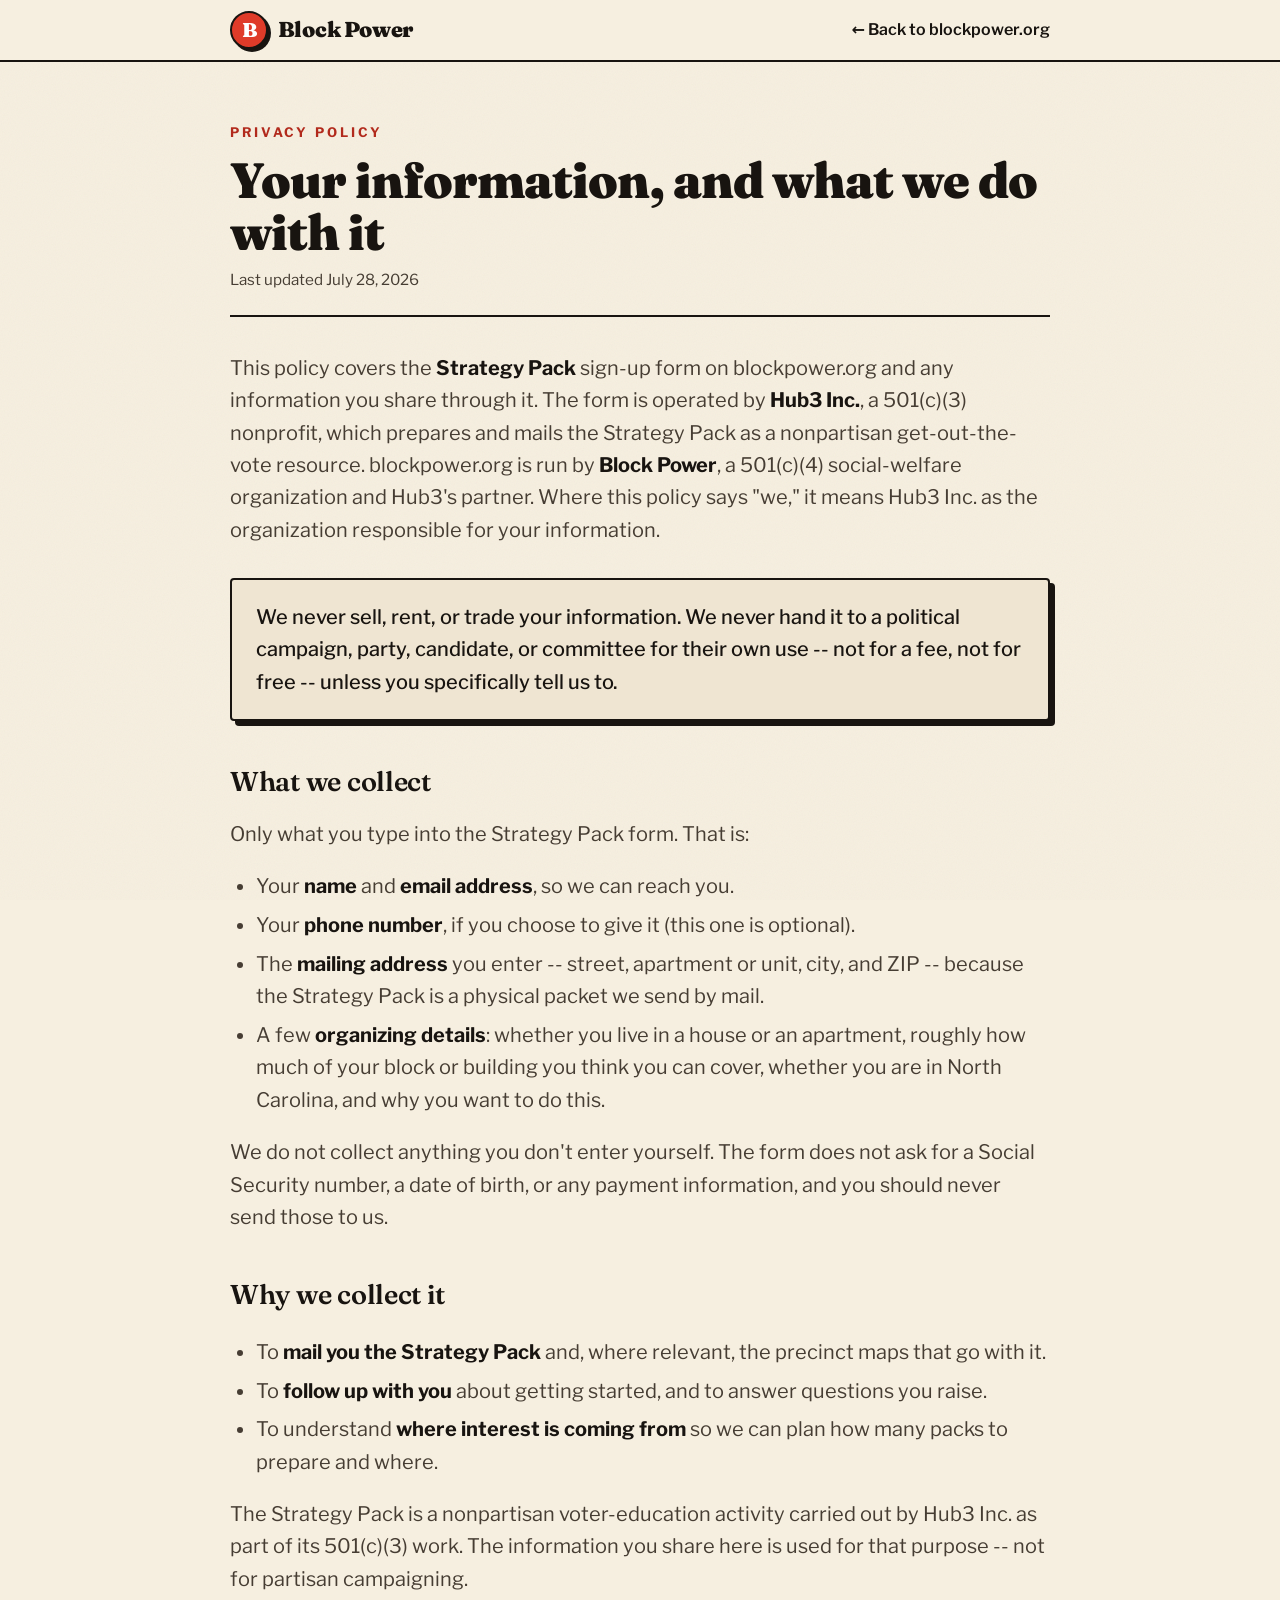
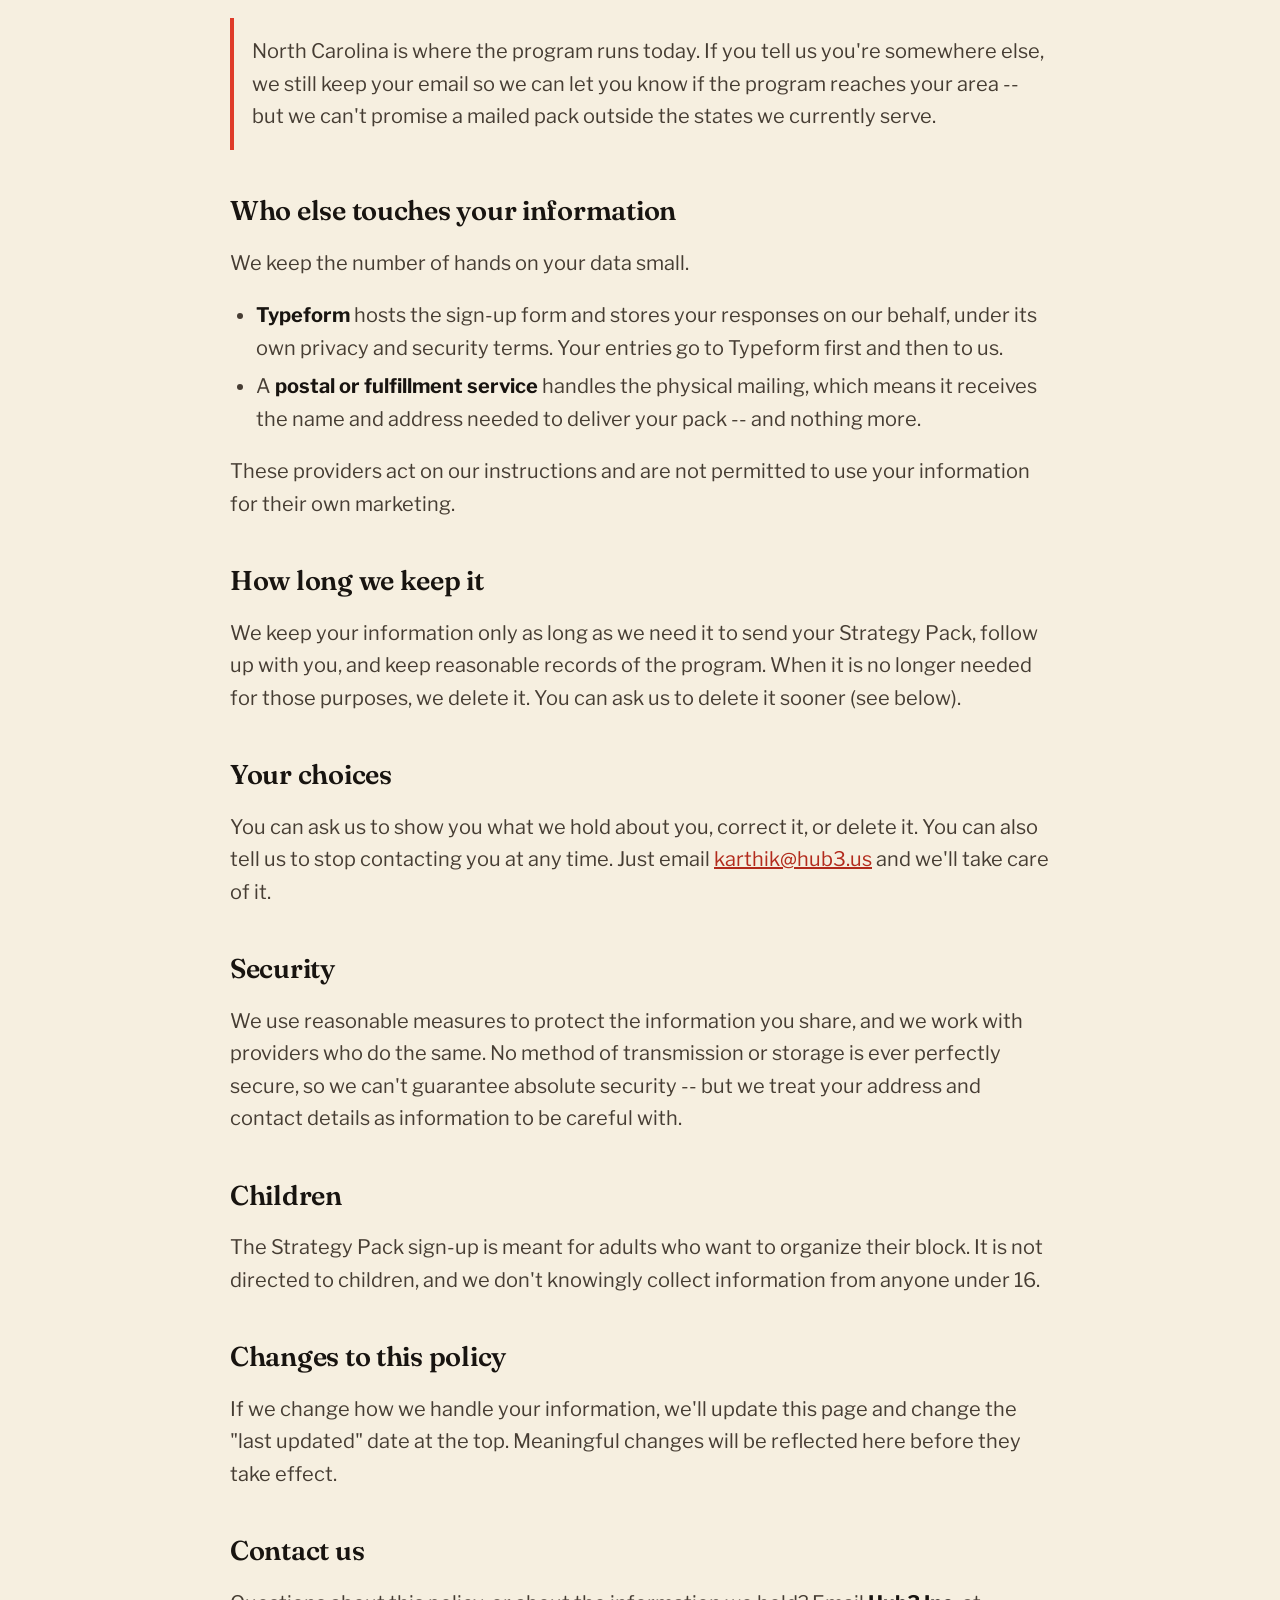
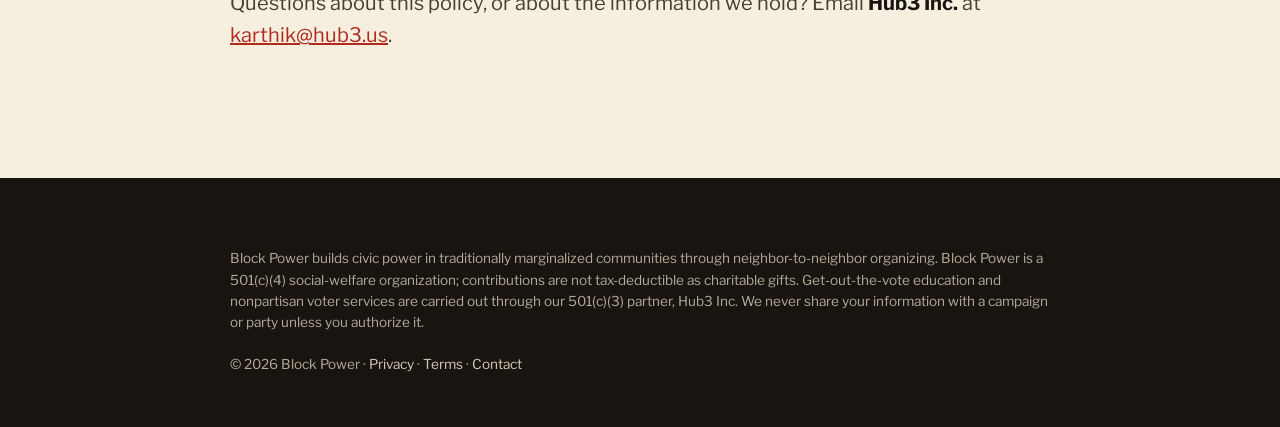
==== privacy/index.html @ d00623d4 "Add Privacy and Terms pages; wire up footer links The Strategy Pack form collects home addresses, bu" ====
<!DOCTYPE html>
<html lang="en">
<head>
<meta charset="UTF-8" />
<meta name="viewport" content="width=device-width, initial-scale=1.0" />
<title>Privacy Policy -- Block Power</title>
<meta name="description" content="How the Block Power Strategy Pack form, operated by Hub3 Inc., handles the information you share -- what we collect, why, and the promise never to hand it to a campaign or party without your say-so." />
<meta name="robots" content="index, follow" />
<link rel="preconnect" href="https://fonts.googleapis.com" />
<link rel="preconnect" href="https://fonts.gstatic.com" crossorigin />
<link href="https://fonts.googleapis.com/css2?family=Fraunces:ital,opsz,wght@0,9..144,400;0,9..144,600;0,9..144,900;1,9..144,500&family=Libre+Franklin:wght@400;500;600;700&display=swap" rel="stylesheet" />
<link rel="stylesheet" href="/legal.css" />
</head>
<body>

<header class="nav">
  <div class="wrap nav-inner">
    <a class="brand" href="/">
      <span class="mark">B</span><span class="name">Block Power</span>
    </a>
    <a class="nav-back" href="/">← Back to blockpower.org</a>
  </div>
</header>

<main>
  <div class="wrap">
    <div class="doc-head">
      <span class="micro">Privacy Policy</span>
      <h1>Your information, and what we do with it</h1>
      <p class="updated">Last updated July 28, 2026</p>
    </div>

    <p>This policy covers the <strong>Strategy Pack</strong> sign-up form on blockpower.org and any information you share through it. The form is operated by <strong>Hub3 Inc.</strong>, a 501(c)(3) nonprofit, which prepares and mails the Strategy Pack as a nonpartisan get-out-the-vote resource. blockpower.org is run by <strong>Block Power</strong>, a 501(c)(4) social-welfare organization and Hub3's partner. Where this policy says "we," it means Hub3 Inc. as the organization responsible for your information.</p>

    <div class="promise">
      <p>We never sell, rent, or trade your information. We never hand it to a political campaign, party, candidate, or committee for their own use -- not for a fee, not for free -- unless you specifically tell us to.</p>
    </div>

    <h2>What we collect</h2>
    <p>Only what you type into the Strategy Pack form. That is:</p>
    <ul>
      <li>Your <strong>name</strong> and <strong>email address</strong>, so we can reach you.</li>
      <li>Your <strong>phone number</strong>, if you choose to give it (this one is optional).</li>
      <li>The <strong>mailing address</strong> you enter -- street, apartment or unit, city, and ZIP -- because the Strategy Pack is a physical packet we send by mail.</li>
      <li>A few <strong>organizing details</strong>: whether you live in a house or an apartment, roughly how much of your block or building you think you can cover, whether you are in North Carolina, and why you want to do this.</li>
    </ul>
    <p>We do not collect anything you don't enter yourself. The form does not ask for a Social Security number, a date of birth, or any payment information, and you should never send those to us.</p>

    <h2>Why we collect it</h2>
    <ul>
      <li>To <strong>mail you the Strategy Pack</strong> and, where relevant, the precinct maps that go with it.</li>
      <li>To <strong>follow up with you</strong> about getting started, and to answer questions you raise.</li>
      <li>To understand <strong>where interest is coming from</strong> so we can plan how many packs to prepare and where.</li>
    </ul>
    <p>The Strategy Pack is a nonpartisan voter-education activity carried out by Hub3 Inc. as part of its 501(c)(3) work. The information you share here is used for that purpose -- not for partisan campaigning.</p>

    <div class="callout">
      <p>North Carolina is where the program runs today. If you tell us you're somewhere else, we still keep your email so we can let you know if the program reaches your area -- but we can't promise a mailed pack outside the states we currently serve.</p>
    </div>

    <h2>Who else touches your information</h2>
    <p>We keep the number of hands on your data small.</p>
    <ul>
      <li><strong>Typeform</strong> hosts the sign-up form and stores your responses on our behalf, under its own privacy and security terms. Your entries go to Typeform first and then to us.</li>
      <li>A <strong>postal or fulfillment service</strong> handles the physical mailing, which means it receives the name and address needed to deliver your pack -- and nothing more.</li>
    </ul>
    <p>These providers act on our instructions and are not permitted to use your information for their own marketing.</p>

    <h2>How long we keep it</h2>
    <p>We keep your information only as long as we need it to send your Strategy Pack, follow up with you, and keep reasonable records of the program. When it is no longer needed for those purposes, we delete it. You can ask us to delete it sooner (see below).</p>

    <h2>Your choices</h2>
    <p>You can ask us to show you what we hold about you, correct it, or delete it. You can also tell us to stop contacting you at any time. Just email <a href="mailto:karthik@hub3.us">karthik@hub3.us</a> and we'll take care of it.</p>

    <h2>Security</h2>
    <p>We use reasonable measures to protect the information you share, and we work with providers who do the same. No method of transmission or storage is ever perfectly secure, so we can't guarantee absolute security -- but we treat your address and contact details as information to be careful with.</p>

    <h2>Children</h2>
    <p>The Strategy Pack sign-up is meant for adults who want to organize their block. It is not directed to children, and we don't knowingly collect information from anyone under 16.</p>

    <h2>Changes to this policy</h2>
    <p>If we change how we handle your information, we'll update this page and change the "last updated" date at the top. Meaningful changes will be reflected here before they take effect.</p>

    <h2>Contact us</h2>
    <p>Questions about this policy, or about the information we hold? Email <strong>Hub3 Inc.</strong> at <a href="mailto:karthik@hub3.us">karthik@hub3.us</a>.</p>
  </div>
</main>

<footer>
  <div class="wrap">
    <p class="legal">
      Block Power builds civic power in traditionally marginalized communities through neighbor-to-neighbor organizing. Block Power is a 501(c)(4) social-welfare organization; contributions are not tax-deductible as charitable gifts. Get-out-the-vote education and nonpartisan voter services are carried out through our 501(c)(3) partner, Hub3 Inc. We never share your information with a campaign or party unless you authorize it.
      <br /><br />
      © 2026 Block Power · <a href="/privacy/">Privacy</a> · <a href="/terms/">Terms</a> · <a href="/#contact">Contact</a>
    </p>
  </div>
</footer>

</body>
</html>
---- legal.css ----
/* Shared styles for Block Power legal pages (privacy, terms).
   Mirrors the tokens and chrome of index.html so these read as native. */
:root {
  --paper: #f6efe0;
  --paper-2: #efe5d2;
  --ink: #181410;
  --ink-soft: #463d33;
  --power: #df3b29;
  --power-deep: #b22a1c;
  --green: #15453a;
  --gold: #e0a02e;
  --line: #d6c8ad;
  --max: 820px;
  --r: 4px;
}

* { box-sizing: border-box; }
html { scroll-behavior: smooth; }
body {
  margin: 0;
  background: var(--paper);
  color: var(--ink);
  font-family: "Libre Franklin", system-ui, sans-serif;
  font-size: 20px;            /* large base for low-vision legibility */
  line-height: 1.62;
  -webkit-font-smoothing: antialiased;
  overflow-x: hidden;
}

/* paper grain, same as the home page */
body::before {
  content: "";
  position: fixed;
  inset: 0;
  pointer-events: none;
  z-index: 1;
  opacity: 0.05;
  mix-blend-mode: multiply;
  background-image: url("data:image/svg+xml,%3Csvg xmlns='http://www.w3.org/2000/svg' width='160' height='160'%3E%3Cfilter id='n'%3E%3CfeTurbulence type='fractalNoise' baseFrequency='0.85' numOctaves='3'/%3E%3C/filter%3E%3Crect width='100%25' height='100%25' filter='url(%23n)'/%3E%3C/svg%3E");
}

a { color: var(--power-deep); }
a:hover { color: var(--power); }

.wrap { width: min(var(--max), 92vw); margin: 0 auto; position: relative; z-index: 2; }

/* ---------- nav ---------- */
header.nav {
  position: sticky; top: 0; z-index: 40;
  background: rgba(246,239,224,0.86);
  backdrop-filter: blur(8px);
  border-bottom: 2px solid var(--ink);
}
.nav-inner { display: flex; align-items: center; justify-content: space-between; padding: 0.7rem 0; }
.brand { display: flex; align-items: center; gap: 0.6rem; text-decoration: none; font-weight: 800; color: var(--ink); }
.brand .mark {
  width: 38px; height: 38px; border-radius: 50%;
  background: var(--power); border: 2.5px solid var(--ink);
  display: grid; place-items: center; color: #fff; font-family: "Fraunces", serif; font-weight: 900;
  box-shadow: 3px 3px 0 var(--ink);
}
.brand .name { font-family: "Fraunces", serif; font-weight: 900; font-size: 1.35rem; letter-spacing: -0.01em; }
.nav-back { text-decoration: none; font-weight: 600; font-size: 1rem; color: var(--ink); }
.nav-back:hover { color: var(--power-deep); }

/* ---------- document ---------- */
main { padding: 3.2rem 0 4rem; }
.doc-head { border-bottom: 2px solid var(--ink); padding-bottom: 1.4rem; margin-bottom: 2.2rem; }
.micro {
  font-size: 0.82rem;
  letter-spacing: 0.22em;
  text-transform: uppercase;
  font-weight: 700;
  color: var(--power-deep);
}
h1 {
  font-family: "Fraunces", Georgia, serif;
  font-weight: 900;
  line-height: 1.05;
  letter-spacing: -0.02em;
  font-size: clamp(2.1rem, 5vw, 3.1rem);
  margin: 0.5rem 0 0.6rem;
}
.updated { color: var(--ink-soft); font-size: 0.95rem; margin: 0; }
h2 {
  font-family: "Fraunces", Georgia, serif;
  font-weight: 600;
  font-size: clamp(1.35rem, 3vw, 1.7rem);
  letter-spacing: -0.01em;
  margin: 2.4rem 0 0.6rem;
}
p, li { color: var(--ink-soft); }
main p { margin: 0.9rem 0; }
strong { color: var(--ink); }
ul { padding-left: 1.3em; }
li { margin: 0.4rem 0; }

.promise {
  background: var(--paper-2);
  border: 2.5px solid var(--ink);
  border-radius: var(--r);
  box-shadow: 5px 5px 0 var(--ink);
  padding: 1.3rem 1.5rem;
  margin: 2rem 0;
}
.promise p { margin: 0; color: var(--ink); font-weight: 500; }

.callout {
  border-left: 4px solid var(--power);
  padding: 0.2rem 0 0.2rem 1.1rem;
  margin: 1.4rem 0;
}

/* ---------- footer ---------- */
footer { background: var(--ink); color: var(--paper); padding: 3rem 0 2.4rem; margin-top: 3rem; position: relative; z-index: 2; }
footer a { color: #d8cdb9; text-decoration: none; }
footer a:hover { color: var(--gold); }
.legal { color: #b6ab98; font-size: 0.85rem; line-height: 1.55; margin-top: 1.4rem; }

@media (max-width: 640px) {
  body { font-size: 19px; }
}
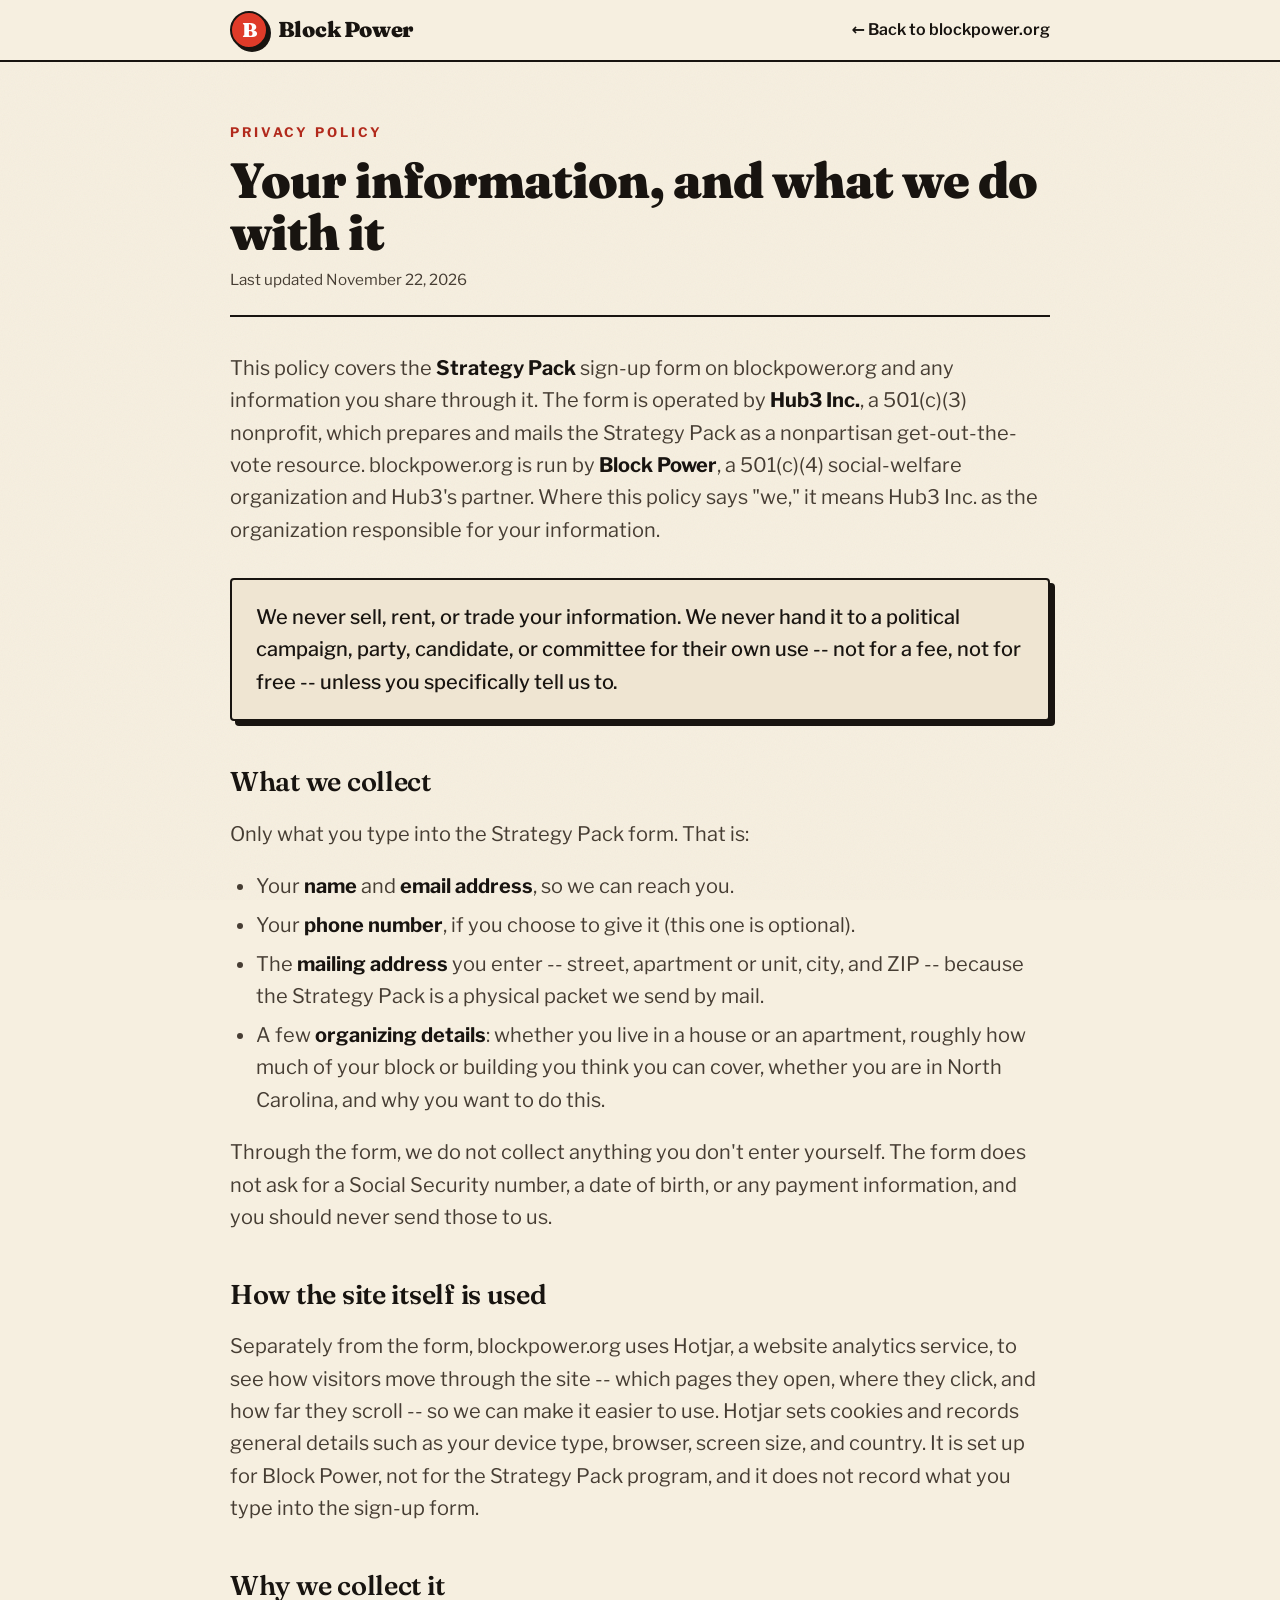
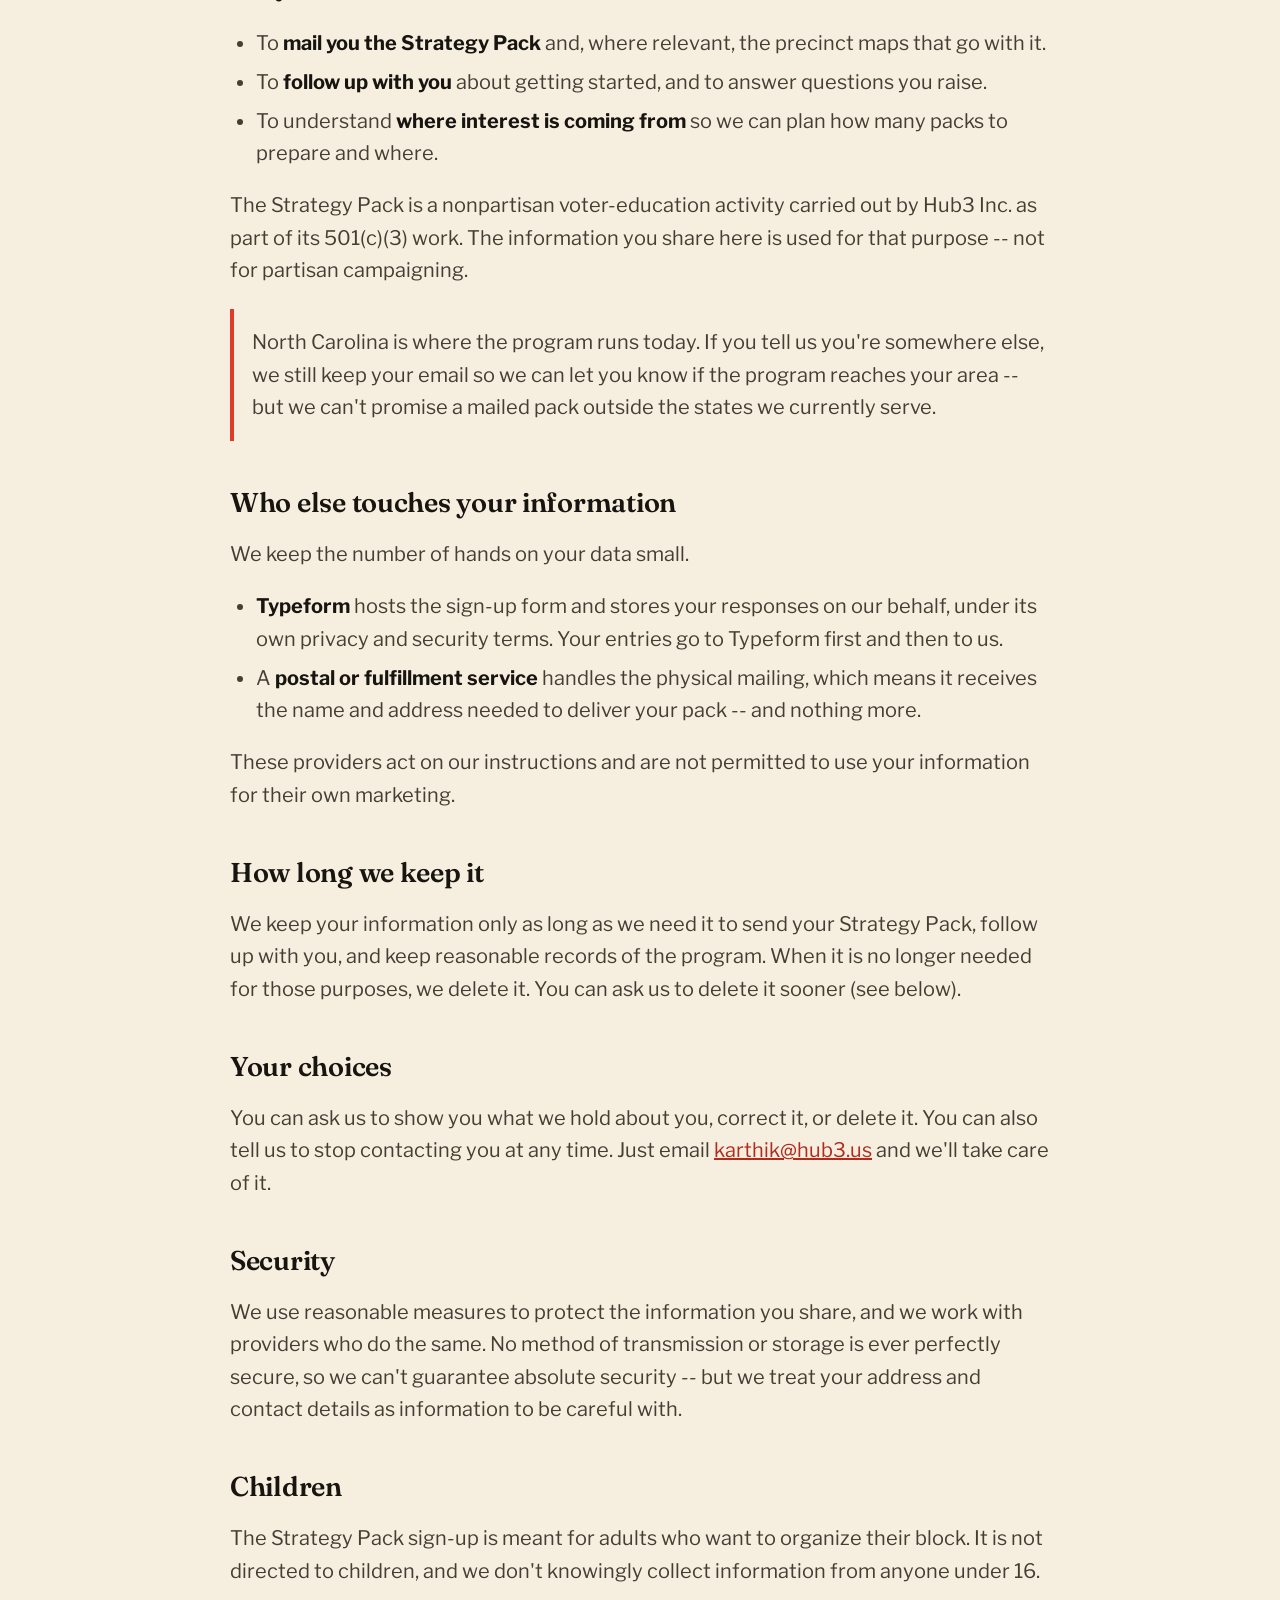
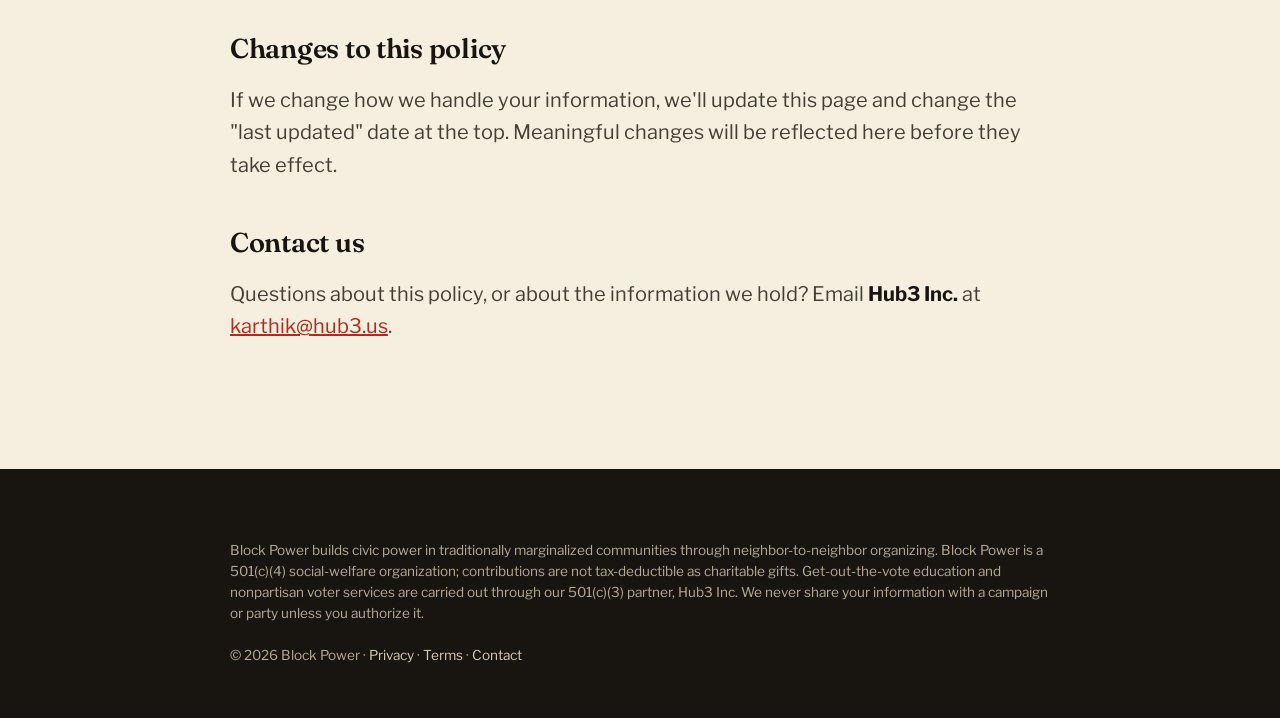
==== commit e9e2c8ba: "Add Hotjar (site 6855567) to all pages and disclose it in the privacy policy KB asked for blockpower" ====
--- a/privacy/index.html
+++ b/privacy/index.html
@@ -10,6 +10,17 @@
 <link rel="preconnect" href="https://fonts.gstatic.com" crossorigin />
 <link href="https://fonts.googleapis.com/css2?family=Fraunces:ital,opsz,wght@0,9..144,400;0,9..144,600;0,9..144,900;1,9..144,500&family=Libre+Franklin:wght@400;500;600;700&display=swap" rel="stylesheet" />
 <link rel="stylesheet" href="/legal.css" />
+<!-- Hotjar Tracking Code for Block Power -->
+<script>
+    (function(h,o,t,j,a,r){
+        h.hj=h.hj||function(){(h.hj.q=h.hj.q||[]).push(arguments)};
+        h._hjSettings={hjid:6855567,hjsv:6};
+        a=o.getElementsByTagName('head')[0];
+        r=o.createElement('script');r.async=1;
+        r.src=t+h._hjSettings.hjid+j+h._hjSettings.hjsv;
+        a.appendChild(r);
+    })(window,document,'https://static.hotjar.com/c/hotjar-','.js?sv=');
+</script>
 </head>
 <body>
 
@@ -27,7 +38,7 @@
     <div class="doc-head">
       <span class="micro">Privacy Policy</span>
       <h1>Your information, and what we do with it</h1>
-      <p class="updated">Last updated July 28, 2026</p>
+      <p class="updated">Last updated November 22, 2026</p>
     </div>
 
     <p>This policy covers the <strong>Strategy Pack</strong> sign-up form on blockpower.org and any information you share through it. The form is operated by <strong>Hub3 Inc.</strong>, a 501(c)(3) nonprofit, which prepares and mails the Strategy Pack as a nonpartisan get-out-the-vote resource. blockpower.org is run by <strong>Block Power</strong>, a 501(c)(4) social-welfare organization and Hub3's partner. Where this policy says "we," it means Hub3 Inc. as the organization responsible for your information.</p>
@@ -44,7 +55,10 @@
       <li>The <strong>mailing address</strong> you enter -- street, apartment or unit, city, and ZIP -- because the Strategy Pack is a physical packet we send by mail.</li>
       <li>A few <strong>organizing details</strong>: whether you live in a house or an apartment, roughly how much of your block or building you think you can cover, whether you are in North Carolina, and why you want to do this.</li>
     </ul>
-    <p>We do not collect anything you don't enter yourself. The form does not ask for a Social Security number, a date of birth, or any payment information, and you should never send those to us.</p>
+    <p>Through the form, we do not collect anything you don't enter yourself. The form does not ask for a Social Security number, a date of birth, or any payment information, and you should never send those to us.</p>
+
+    <h2>How the site itself is used</h2>
+    <p>Separately from the form, blockpower.org uses Hotjar, a website analytics service, to see how visitors move through the site -- which pages they open, where they click, and how far they scroll -- so we can make it easier to use. Hotjar sets cookies and records general details such as your device type, browser, screen size, and country. It is set up for Block Power, not for the Strategy Pack program, and it does not record what you type into the sign-up form.</p>
 
     <h2>Why we collect it</h2>
     <ul>
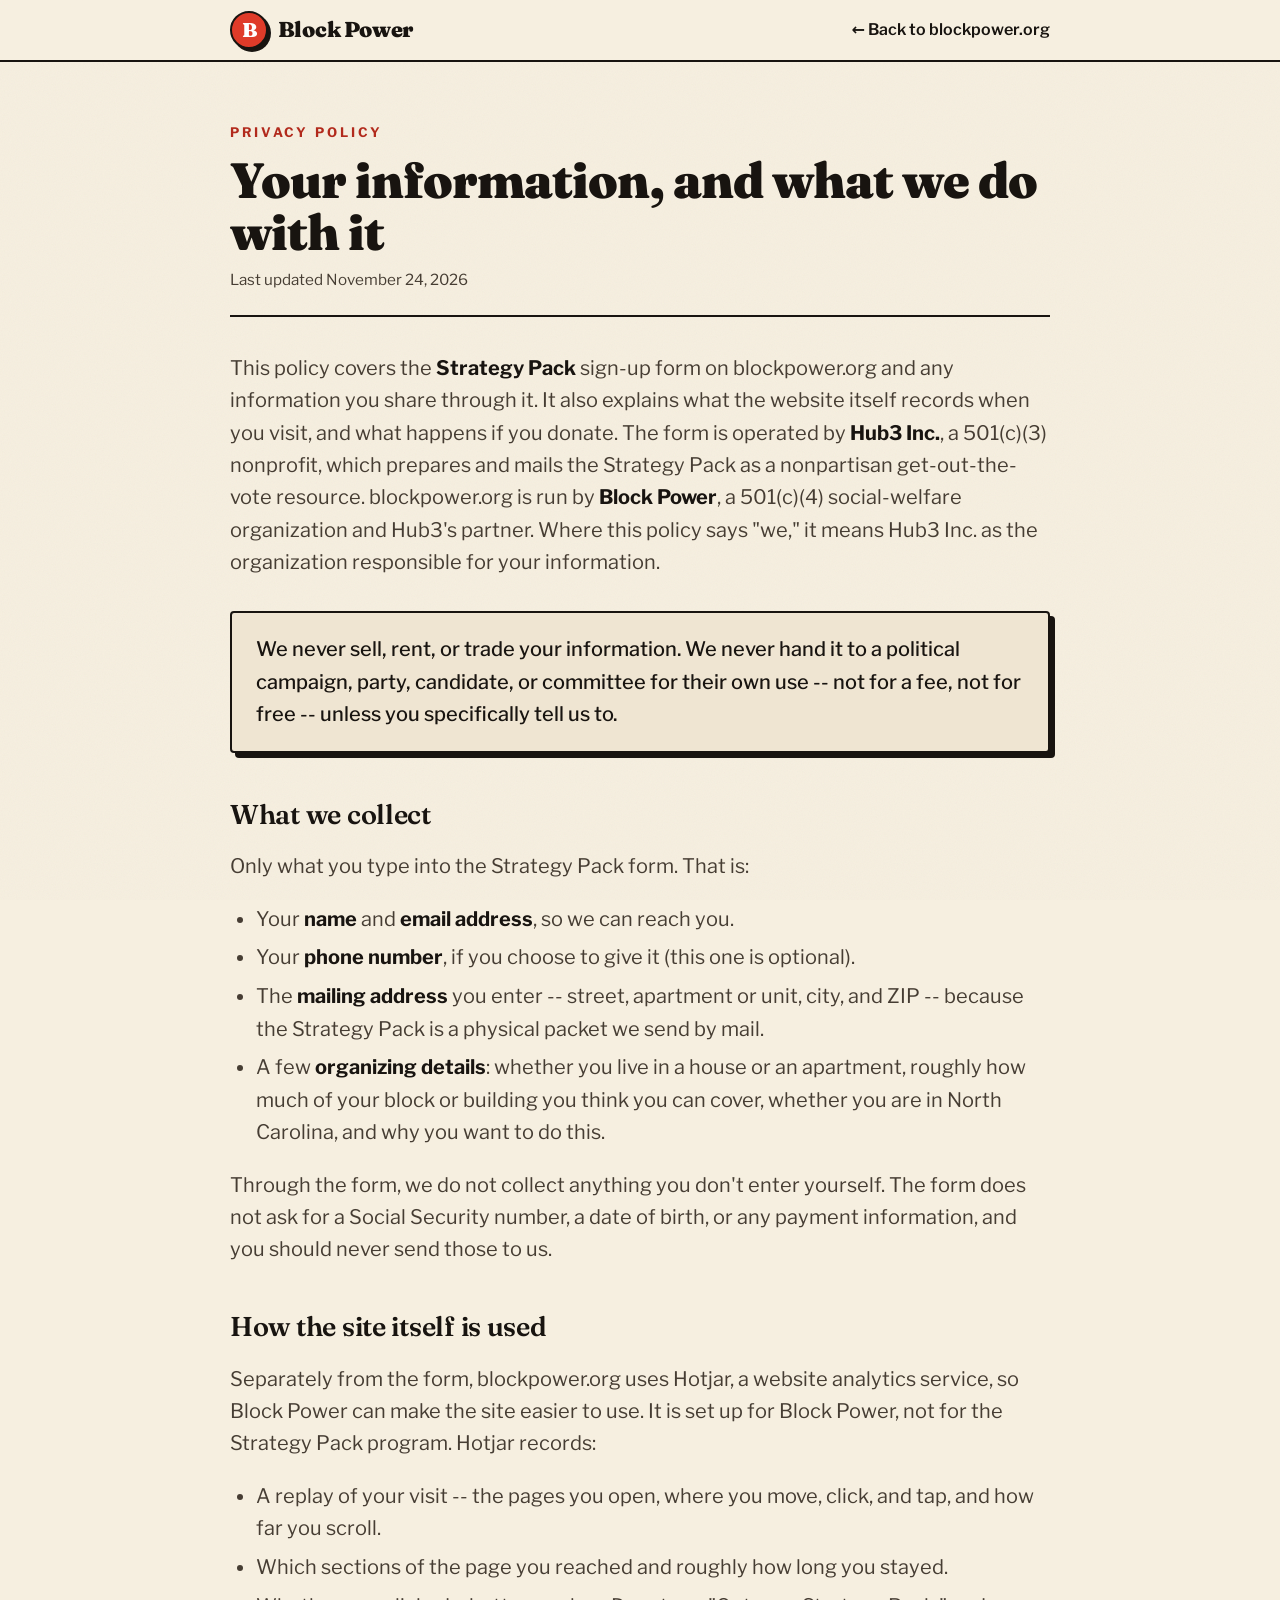
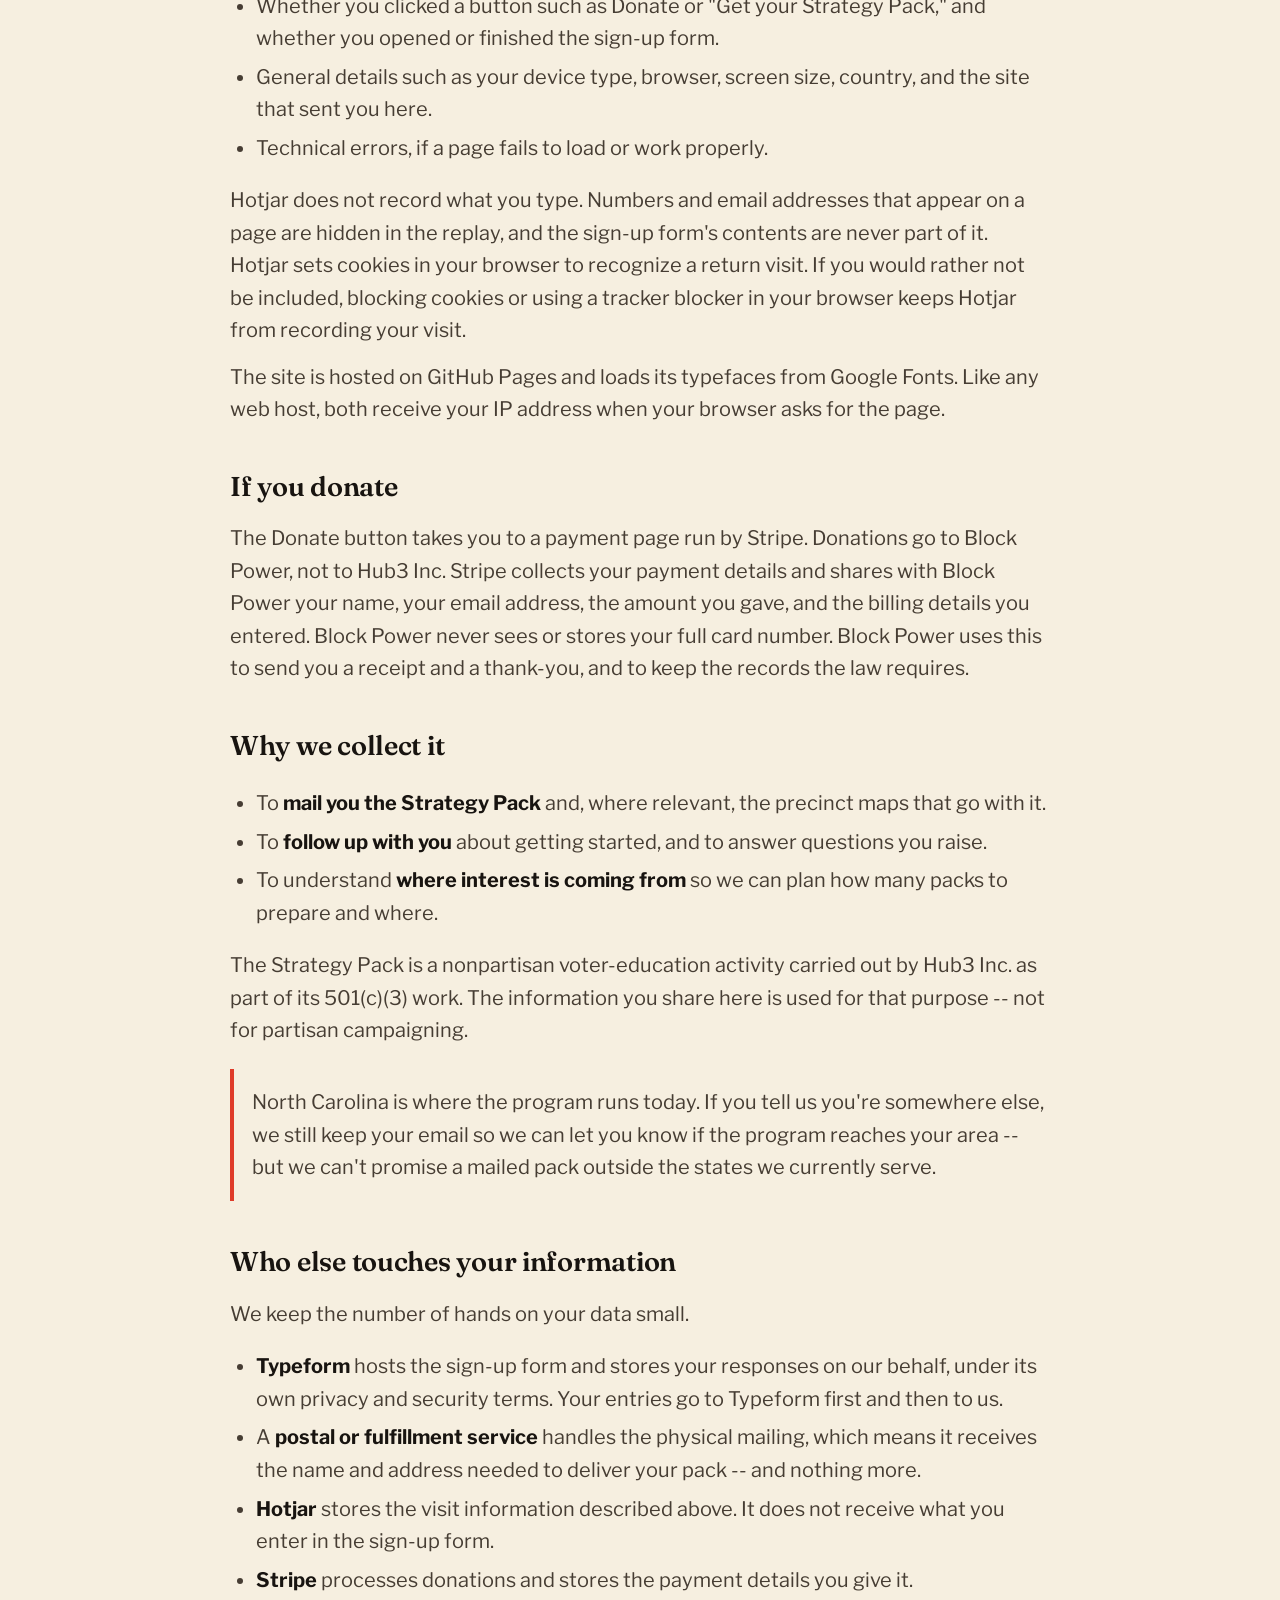
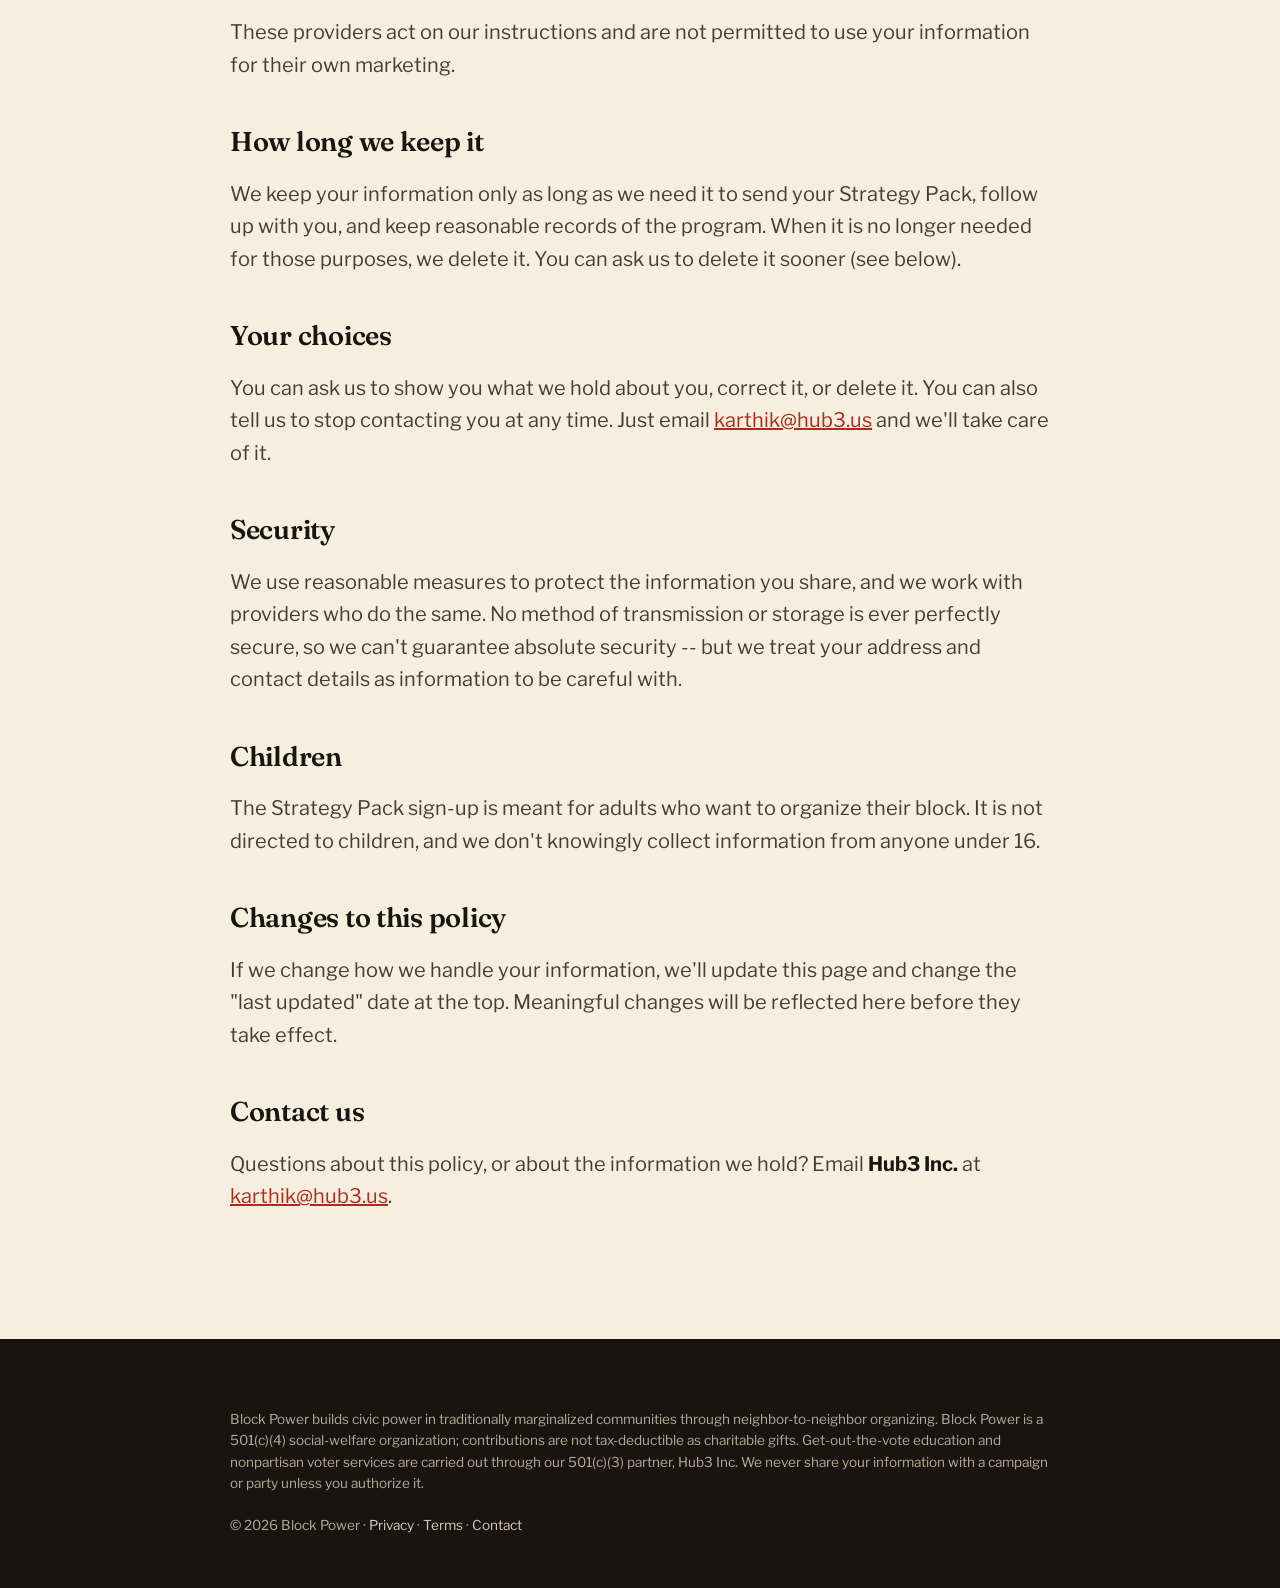
==== commit f46a916d: "Privacy policy: describe what Hotjar records, add donations (Stripe), hosting and fonts Brings the p" ====
--- a/privacy/index.html
+++ b/privacy/index.html
@@ -38,10 +38,10 @@
     <div class="doc-head">
       <span class="micro">Privacy Policy</span>
       <h1>Your information, and what we do with it</h1>
-      <p class="updated">Last updated November 22, 2026</p>
+      <p class="updated">Last updated November 24, 2026</p>
     </div>
 
-    <p>This policy covers the <strong>Strategy Pack</strong> sign-up form on blockpower.org and any information you share through it. The form is operated by <strong>Hub3 Inc.</strong>, a 501(c)(3) nonprofit, which prepares and mails the Strategy Pack as a nonpartisan get-out-the-vote resource. blockpower.org is run by <strong>Block Power</strong>, a 501(c)(4) social-welfare organization and Hub3's partner. Where this policy says "we," it means Hub3 Inc. as the organization responsible for your information.</p>
+    <p>This policy covers the <strong>Strategy Pack</strong> sign-up form on blockpower.org and any information you share through it. It also explains what the website itself records when you visit, and what happens if you donate. The form is operated by <strong>Hub3 Inc.</strong>, a 501(c)(3) nonprofit, which prepares and mails the Strategy Pack as a nonpartisan get-out-the-vote resource. blockpower.org is run by <strong>Block Power</strong>, a 501(c)(4) social-welfare organization and Hub3's partner. Where this policy says "we," it means Hub3 Inc. as the organization responsible for your information.</p>
 
     <div class="promise">
       <p>We never sell, rent, or trade your information. We never hand it to a political campaign, party, candidate, or committee for their own use -- not for a fee, not for free -- unless you specifically tell us to.</p>
@@ -58,7 +58,19 @@
     <p>Through the form, we do not collect anything you don't enter yourself. The form does not ask for a Social Security number, a date of birth, or any payment information, and you should never send those to us.</p>
 
     <h2>How the site itself is used</h2>
-    <p>Separately from the form, blockpower.org uses Hotjar, a website analytics service, to see how visitors move through the site -- which pages they open, where they click, and how far they scroll -- so we can make it easier to use. Hotjar sets cookies and records general details such as your device type, browser, screen size, and country. It is set up for Block Power, not for the Strategy Pack program, and it does not record what you type into the sign-up form.</p>
+    <p>Separately from the form, blockpower.org uses Hotjar, a website analytics service, so Block Power can make the site easier to use. It is set up for Block Power, not for the Strategy Pack program. Hotjar records:</p>
+    <ul>
+      <li>A replay of your visit -- the pages you open, where you move, click, and tap, and how far you scroll.</li>
+      <li>Which sections of the page you reached and roughly how long you stayed.</li>
+      <li>Whether you clicked a button such as Donate or "Get your Strategy Pack," and whether you opened or finished the sign-up form.</li>
+      <li>General details such as your device type, browser, screen size, country, and the site that sent you here.</li>
+      <li>Technical errors, if a page fails to load or work properly.</li>
+    </ul>
+    <p>Hotjar does not record what you type. Numbers and email addresses that appear on a page are hidden in the replay, and the sign-up form's contents are never part of it. Hotjar sets cookies in your browser to recognize a return visit. If you would rather not be included, blocking cookies or using a tracker blocker in your browser keeps Hotjar from recording your visit.</p>
+    <p>The site is hosted on GitHub Pages and loads its typefaces from Google Fonts. Like any web host, both receive your IP address when your browser asks for the page.</p>
+
+    <h2>If you donate</h2>
+    <p>The Donate button takes you to a payment page run by Stripe. Donations go to Block Power, not to Hub3 Inc. Stripe collects your payment details and shares with Block Power your name, your email address, the amount you gave, and the billing details you entered. Block Power never sees or stores your full card number. Block Power uses this to send you a receipt and a thank-you, and to keep the records the law requires.</p>
 
     <h2>Why we collect it</h2>
     <ul>
@@ -77,6 +89,8 @@
     <ul>
       <li><strong>Typeform</strong> hosts the sign-up form and stores your responses on our behalf, under its own privacy and security terms. Your entries go to Typeform first and then to us.</li>
       <li>A <strong>postal or fulfillment service</strong> handles the physical mailing, which means it receives the name and address needed to deliver your pack -- and nothing more.</li>
+      <li><strong>Hotjar</strong> stores the visit information described above. It does not receive what you enter in the sign-up form.</li>
+      <li><strong>Stripe</strong> processes donations and stores the payment details you give it.</li>
     </ul>
     <p>These providers act on our instructions and are not permitted to use your information for their own marketing.</p>
 
